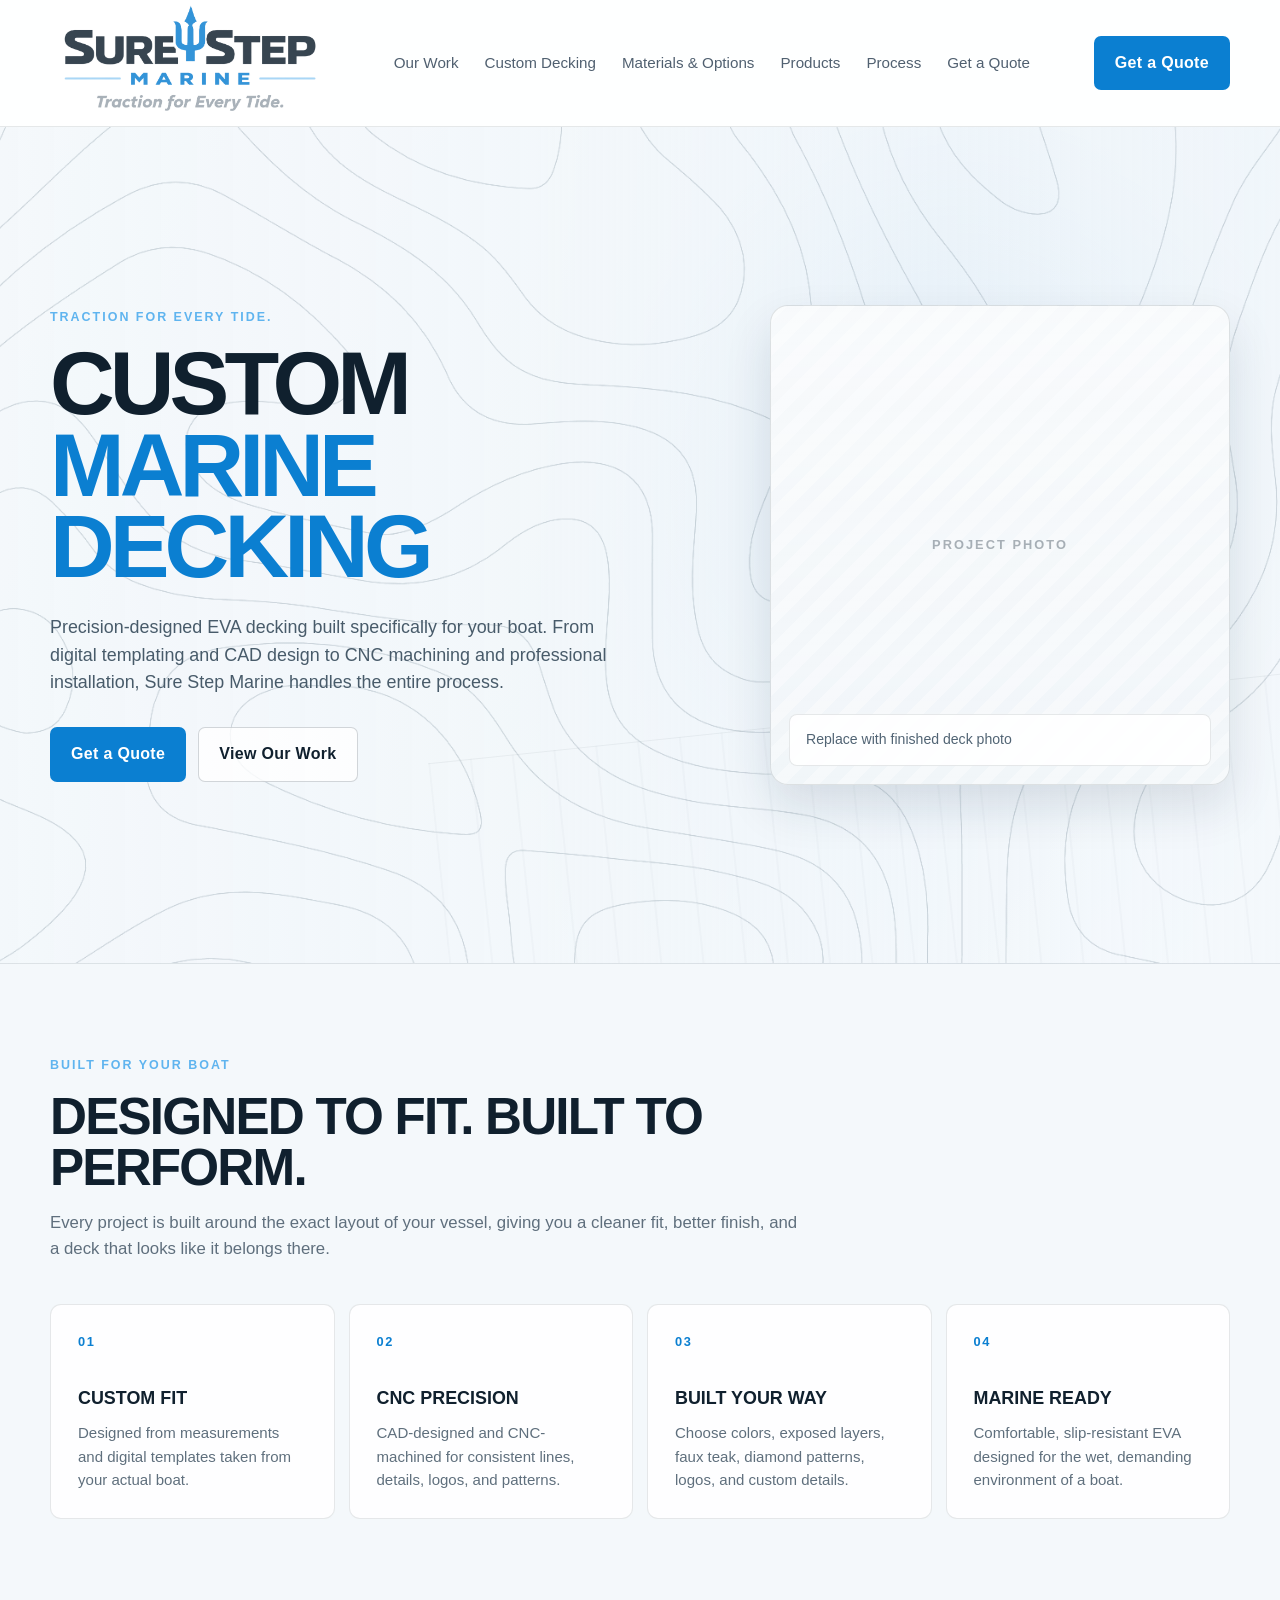
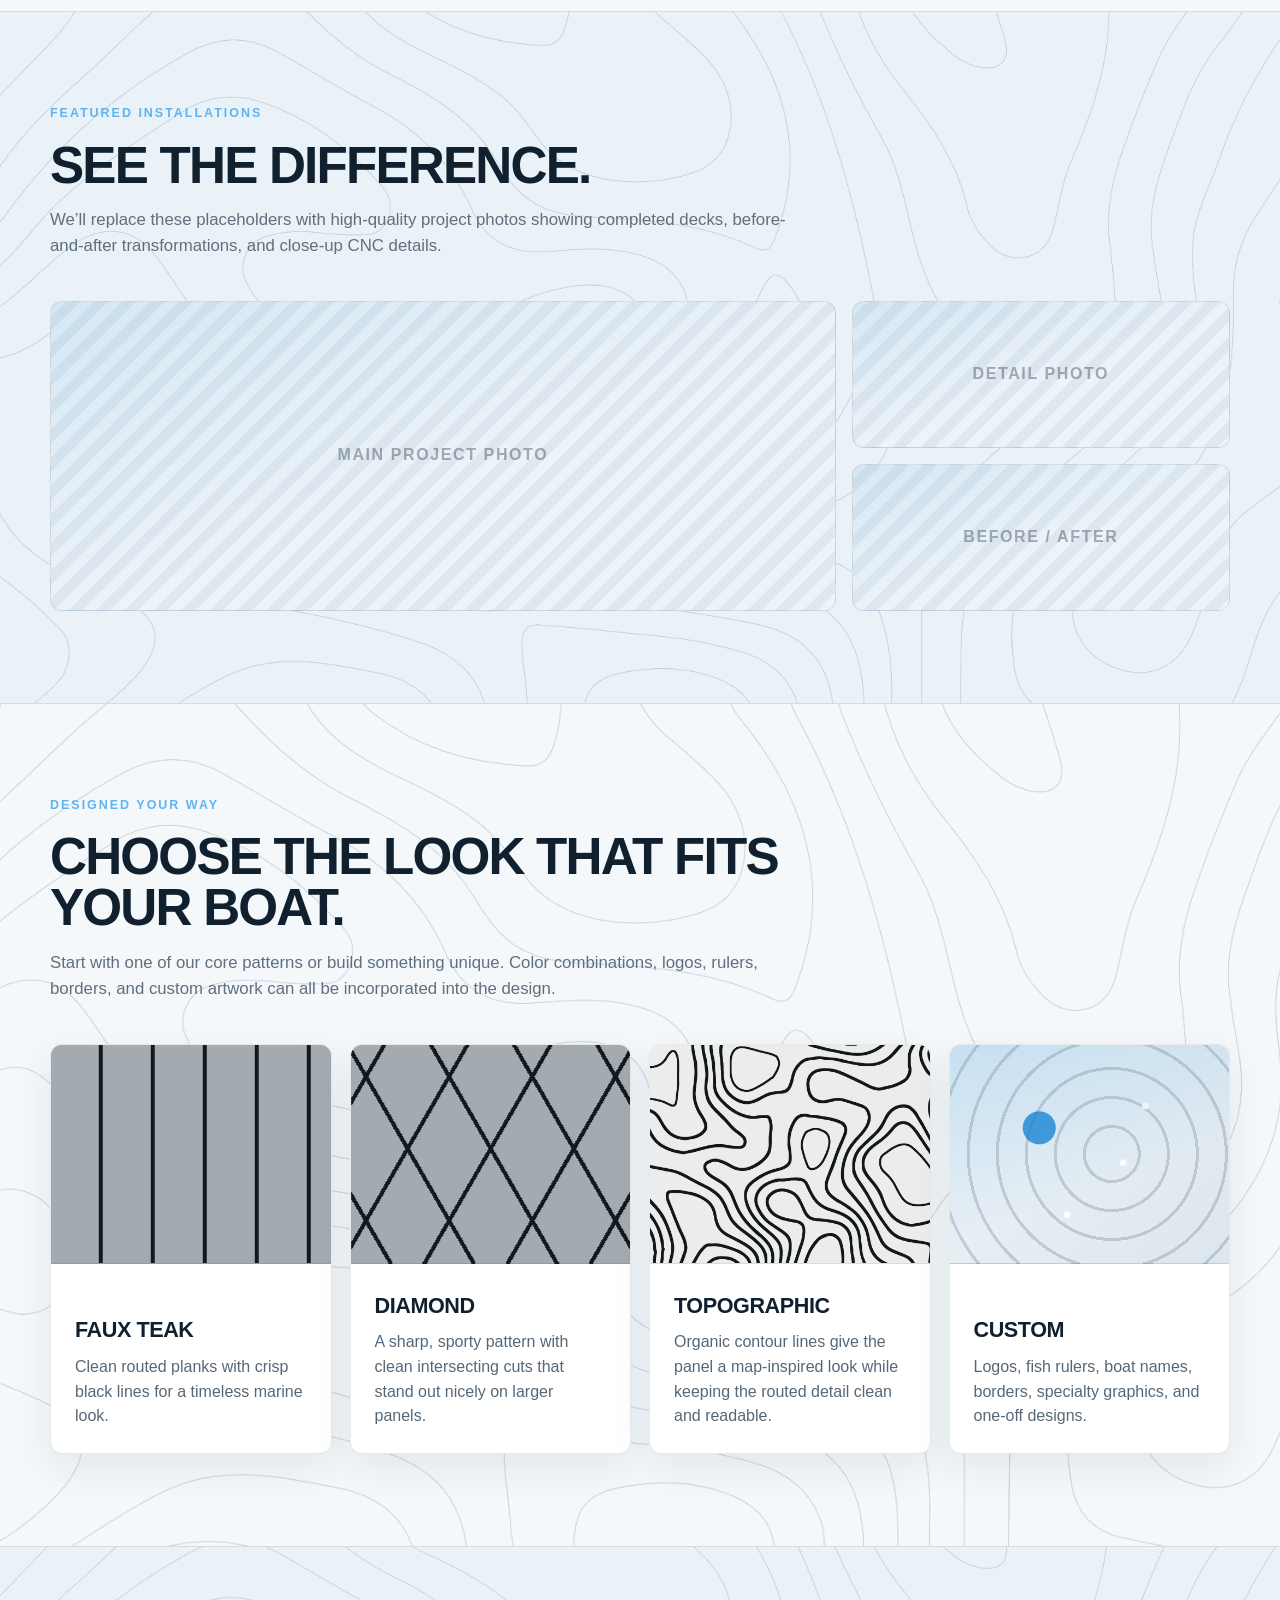
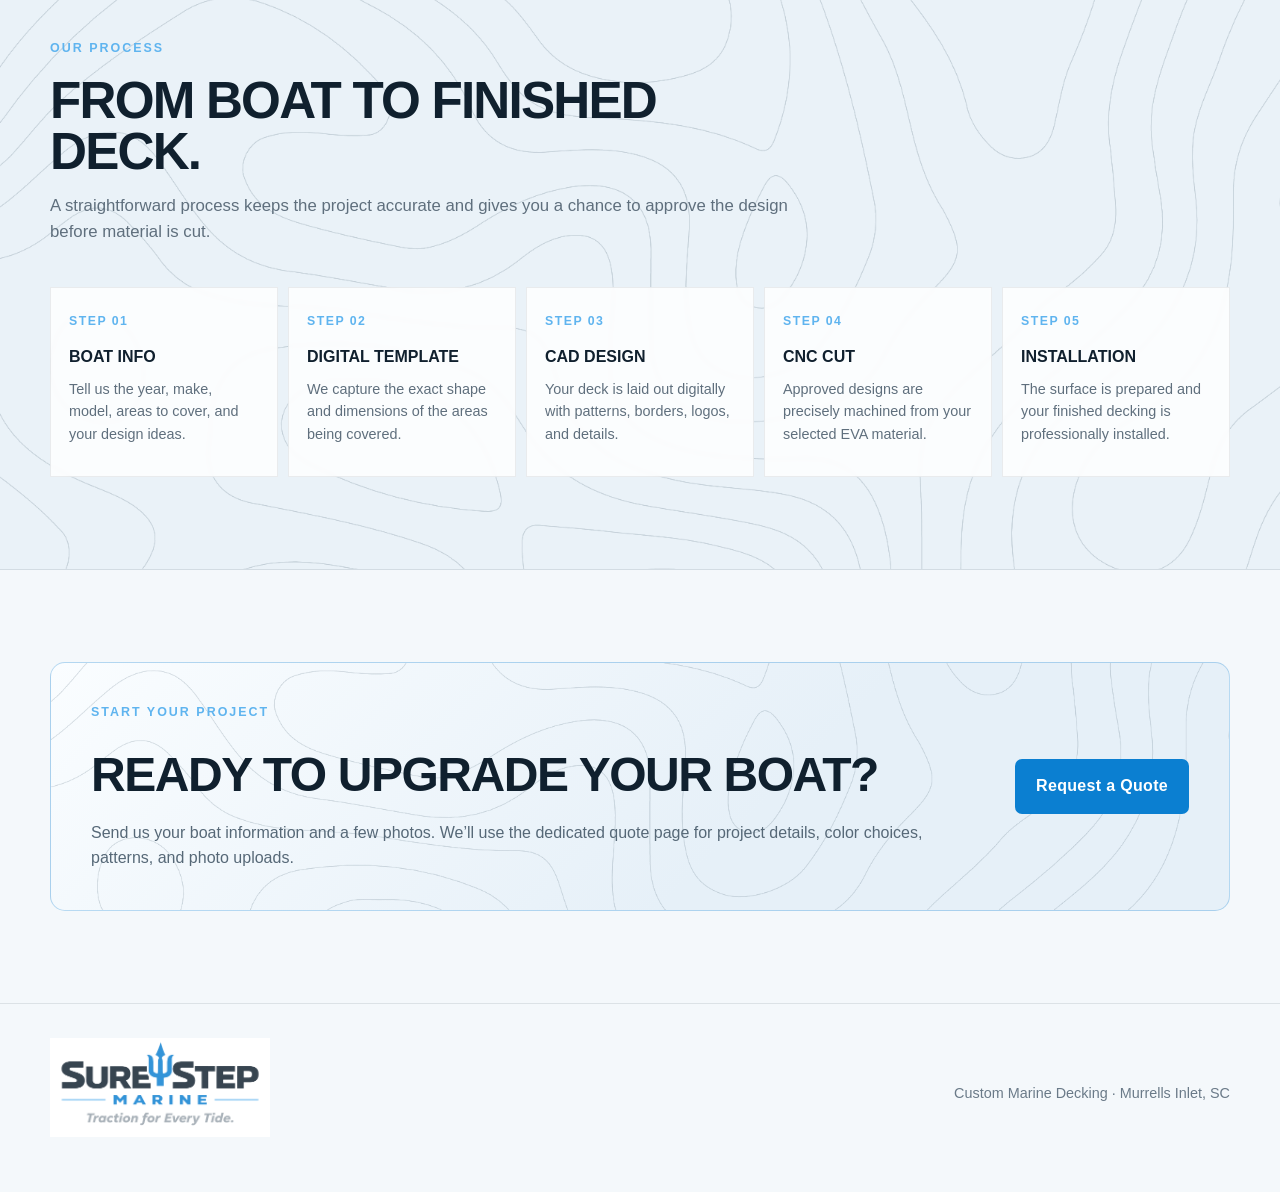
==== index.html @ 3b5a5856 "Unpack Sure Step Marine website" ====
<!DOCTYPE html>
<html lang="en">
<head>
  <meta charset="UTF-8" />
  <meta name="viewport" content="width=device-width, initial-scale=1.0" />
  <meta name="description" content="Sure Step Marine creates custom marine decking using digital templating, CAD design, CNC machining, and professional installation." />
  <title>Sure Step Marine | Custom Marine Decking</title>
  <style>
    :root {
      --bg: #f4f8fb;
      --panel: #ffffff;
      --panel-2: #edf3f8;
      --text: #10202e;
      --muted: #5f6f7d;
      --accent: #0b7fd1;
      --accent-2: #5fb4ef;
      --line: rgba(16,32,46,.10);
      --max: 1180px;
    }

    * { box-sizing: border-box; }
    html { scroll-behavior: smooth; }
    body {
      margin: 0;
      font-family: Arial, Helvetica, sans-serif;
      color: var(--text);
      background: var(--bg);
      line-height: 1.55;
    }
    a { color: inherit; text-decoration: none; }
    img { max-width: 100%; display: block; }
    .wrap { width: min(var(--max), calc(100% - 40px)); margin: 0 auto; }

    header {
      position: sticky;
      top: 0;
      z-index: 20;
      backdrop-filter: blur(14px);
      background: rgba(255,255,255,.9);
      border-bottom: 1px solid var(--line);
    }
    nav {
      min-height: 88px;
      display: flex;
      align-items: center;
      justify-content: space-between;
      gap: 28px;
    }
    .brand {
      display: flex;
      align-items: center;
      gap: 12px;
      white-space: nowrap;
    }
    .brand img {
      width: 280px;
      max-width: 100%;
      height: auto;
      display: block;
    }
    .nav-links { display: flex; align-items: center; gap: 26px; color: #506070; font-size: .95rem; }
    .nav-links a:hover { color: #10202e; }

    .btn {
      display: inline-flex;
      align-items: center;
      justify-content: center;
      padding: 14px 20px;
      border-radius: 7px;
      font-weight: 800;
      letter-spacing: .02em;
      border: 1px solid transparent;
      transition: .2s ease;
      cursor: pointer;
    }
    .btn-primary { background: var(--accent); color: white; }
    .btn-primary:hover { transform: translateY(-1px); background: var(--accent-2); }
    .btn-secondary { border-color: rgba(16,32,46,.18); background: rgba(255,255,255,.78); }
    .btn-secondary:hover { background: rgba(255,255,255,.98); }


    .topo-section {
      position: relative;
      overflow: hidden;
      isolation: isolate;
    }
    .topo-section > .wrap {
      position: relative;
      z-index: 2;
    }
    .topo-section:before {
      content: "";
      position: absolute;
      inset: 0;
      pointer-events: none;
      opacity: .88;
      background-image: url("[data-uri]");
      background-repeat: no-repeat;
      background-position: center;
      background-size: cover;
      z-index: 0;
    }

    .hero {
      min-height: 710px;
      display: grid;
      place-items: center;
      position: relative;
      overflow: hidden;
      border-bottom: 1px solid var(--line);
      background:
        linear-gradient(90deg, rgba(244,248,251,.98) 0%, rgba(244,248,251,.92) 42%, rgba(244,248,251,.70) 72%, rgba(244,248,251,.84) 100%),
        radial-gradient(circle at 75% 42%, rgba(11,127,209,.16), transparent 34%),
        linear-gradient(145deg, #eef5fb 0%, #ddebf7 55%, #f5faff 100%);
    }
    .hero:before {
      content: "";
      position: absolute;
      inset: 0;
      pointer-events: none;
      opacity: .88;
      background-image: url("[data-uri]");
      background-repeat: no-repeat;
      background-position: center;
      background-size: cover;
      z-index: 1;
    }
    .hero:after {
      content: "";
      position: absolute;
      inset: auto -10% -180px 35%;
      height: 430px;
      border-top: 1px solid rgba(16,32,46,.10);
      transform: rotate(-6deg);
      background: repeating-linear-gradient(90deg, rgba(16,32,46,.045) 0 2px, transparent 2px 42px);
      opacity: .5;
    }
    .hero-grid {
      position: relative;
      z-index: 2;
      display: grid;
      grid-template-columns: 1.05fr .95fr;
      align-items: center;
      gap: 70px;
      padding: 86px 0;
    }
    .eyebrow {
      color: var(--accent-2);
      font-weight: 800;
      letter-spacing: .16em;
      text-transform: uppercase;
      font-size: .78rem;
      margin-bottom: 16px;
    }
    h1 {
      margin: 0;
      max-width: 760px;
      font-size: clamp(3.2rem, 7vw, 6.8rem);
      line-height: .91;
      letter-spacing: -.055em;
      text-transform: uppercase;
    }
    h1 span { color: var(--accent); }
    .hero p {
      color: #485b6a;
      font-size: 1.12rem;
      max-width: 680px;
      margin: 26px 0 30px;
    }
    .hero-actions { display: flex; flex-wrap: wrap; gap: 12px; }
    .hero-card {
      justify-self: end;
      width: min(100%, 460px);
      min-height: 480px;
      border-radius: 18px;
      border: 1px solid rgba(16,32,46,.12);
      background:
        linear-gradient(180deg, rgba(255,255,255,.82), rgba(255,255,255,.65)),
        repeating-linear-gradient(135deg, #e5edf4 0 12px, #d7e4ee 12px 24px);
      box-shadow: 0 22px 48px rgba(18,43,68,.12);
      position: relative;
      overflow: hidden;
    }
    .hero-card:before {
      content: "PROJECT PHOTO";
      position: absolute;
      inset: 0;
      display: grid;
      place-items: center;
      font-weight: 900;
      letter-spacing: .16em;
      color: rgba(16,32,46,.34);
      font-size: .8rem;
    }
    .hero-card:after {
      content: "Replace with finished deck photo";
      position: absolute;
      left: 18px;
      right: 18px;
      bottom: 18px;
      padding: 14px 16px;
      background: rgba(255,255,255,.88);
      border: 1px solid rgba(16,32,46,.10);
      border-radius: 8px;
      font-size: .88rem;
      color: #516474;
    }

    section { padding: 92px 0; }
    .section-head { max-width: 750px; margin-bottom: 42px; }
    .section-head h2 {
      font-size: clamp(2rem, 4vw, 3.4rem);
      line-height: 1;
      letter-spacing: -.035em;
      margin: 0 0 16px;
      text-transform: uppercase;
    }
    .section-head p { margin: 0; color: var(--muted); font-size: 1.05rem; }

    .features {
      display: grid;
      grid-template-columns: repeat(4, 1fr);
      gap: 14px;
    }
    .feature {
      padding: 27px;
      min-height: 205px;
      border: 1px solid var(--line);
      background: rgba(255,255,255,.86);
      backdrop-filter: blur(2px);
      border-radius: 11px;
    }
    .num { color: var(--accent); font-weight: 900; font-size: .8rem; letter-spacing: .12em; }
    .feature h3 { margin: 34px 0 8px; font-size: 1.12rem; text-transform: uppercase; }
    .feature p { color: var(--muted); margin: 0; font-size: .94rem; }

    .dark-section { background: #eaf2f8; border-block: 1px solid var(--line); }
    .gallery {
      display: grid;
      grid-template-columns: 1.35fr .65fr;
      gap: 16px;
    }
    .photo {
      min-height: 310px;
      border: 1px solid var(--line);
      border-radius: 12px;
      background:
        linear-gradient(160deg, rgba(11,127,209,.10), transparent 55%),
        repeating-linear-gradient(135deg, #edf3f8 0 10px, #dfe8f0 10px 20px);
      display: grid;
      place-items: center;
      color: rgba(16,32,46,.35);
      font-weight: 900;
      letter-spacing: .1em;
      text-align: center;
    }
    .gallery-side { display: grid; gap: 16px; }
    .gallery-side .photo { min-height: 147px; }

    .patterns {
      display: grid;
      grid-template-columns: repeat(4, 1fr);
      gap: 18px;
    }
    .pattern-card {
      min-height: 360px;
      padding: 244px 24px 24px;
      border: 1px solid var(--line);
      border-radius: 12px;
      display: flex;
      flex-direction: column;
      justify-content: flex-end;
      overflow: hidden;
      position: relative;
      background: #ffffff;
      box-shadow: 0 14px 38px rgba(16,32,46,.08);
    }
    .pattern-card:before {
      content: "";
      position: absolute;
      top: 0;
      left: 0;
      right: 0;
      height: 218px;
      opacity: 1;
      border-bottom: 1px solid var(--line);
      background-color: #dfe3e6;
      background-position: center;
      background-repeat: repeat;
      background-size: cover;
    }
    .pattern-card.teak:before {
      background-color: #a3aab0;
      background-image: url("[data-uri]");
      background-repeat: repeat-x;
      background-position: left top;
      background-size: 52px 100%;
    }
    .pattern-card.diamond:before {
      background-color: #a3aab0;
      background-image:
        repeating-linear-gradient(60deg,
          transparent 0 32px,
          #11181e 32px 36px,
          transparent 36px 72px),
        repeating-linear-gradient(-60deg,
          transparent 0 32px,
          #11181e 32px 36px,
          transparent 36px 72px);
    }
    .pattern-card.topographic:before {
      background-color: #eef3f7;
      background-image: url("[data-uri]");
      background-repeat: no-repeat;
      background-position: center;
      background-size: cover;
    }
    .pattern-card.custom:before {
      background:
        linear-gradient(160deg, rgba(11,127,209,.18), rgba(11,127,209,0) 62%),
        radial-gradient(circle at 32% 38%, rgba(11,127,209,.75) 0 16px, transparent 17px),
        radial-gradient(circle at 70% 28%, rgba(255,255,255,.9) 0 3px, transparent 4px),
        radial-gradient(circle at 62% 54%, rgba(255,255,255,.9) 0 3px, transparent 4px),
        radial-gradient(circle at 42% 78%, rgba(255,255,255,.9) 0 3px, transparent 4px),
        repeating-radial-gradient(circle at 58% 50%, transparent 0 26px, rgba(17,24,30,.16) 26px 29px),
        linear-gradient(135deg, #eff5f9, #dce6ee);
    }
    .pattern-card > * { position: relative; z-index: 1; }
    .pattern-card h3 { margin: 0; font-size: 1.35rem; text-transform: uppercase; letter-spacing: -.02em; }
    .pattern-card p { color: #566877; margin: 8px 0 0; }

    .process {
      display: grid;
      grid-template-columns: repeat(5, 1fr);
      gap: 10px;
      counter-reset: step;
    }
    .step {
      position: relative;
      padding: 24px 18px;
      border-top: 2px solid var(--accent);
      background: rgba(255,255,255,.82);
      border: 1px solid rgba(16,32,46,.08);
      backdrop-filter: blur(2px);
      min-height: 190px;
    }
    .step strong { display: block; font-size: 1rem; text-transform: uppercase; margin: 14px 0 8px; }
    .step p { margin: 0; color: var(--muted); font-size: .9rem; }
    .step-no { font-size: .77rem; letter-spacing: .12em; color: var(--accent-2); font-weight: 900; }

    .quote {
      position: relative;
      overflow: hidden;
      padding: 40px;
      background: linear-gradient(135deg, #fafdff, #e6f0f8 60%);
      border: 1px solid rgba(11,127,209,.28);
      border-radius: 15px;
      display: grid;
      grid-template-columns: 1fr auto;
      align-items: center;
      gap: 30px;
    }
    .quote h2 { margin: 0 0 8px; text-transform: uppercase; font-size: clamp(2rem, 4vw, 3rem); letter-spacing: -.03em; }
    .quote p { margin: 0; color: #566877; }
    .quote:before {
      content: "";
      position: absolute;
      inset: 0;
      pointer-events: none;
      opacity: .82;
      background-image: url("[data-uri]");
      background-repeat: no-repeat;
      background-position: center;
      background-size: cover;
    }
    .quote > * { position: relative; z-index: 1; }

    footer {
      border-top: 1px solid var(--line);
      padding: 34px 0 45px;
      color: #6a7a88;
      font-size: .9rem;
    }
    .footer-row { display: flex; justify-content: space-between; gap: 30px; align-items: center; }

    @media (max-width: 1180px) {
      .patterns { grid-template-columns: repeat(2, 1fr); }
    }
    @media (max-width: 900px) {
      .nav-links { display: none; }
      .hero { min-height: auto; }
      .hero-grid { grid-template-columns: 1fr; gap: 42px; padding: 70px 0; }
      .hero-card { justify-self: stretch; width: 100%; min-height: 390px; }
      .features { grid-template-columns: repeat(2, 1fr); }
      .gallery { grid-template-columns: 1fr; }
      .gallery-side { grid-template-columns: 1fr 1fr; }
      .patterns { grid-template-columns: 1fr; }
      .process { grid-template-columns: repeat(2, 1fr); }
      .quote { grid-template-columns: 1fr; }
    }
    @media (max-width: 560px) {
      .wrap { width: min(var(--max), calc(100% - 28px)); }
      .brand img { width: 200px; }
      .nav-cta { padding: 10px 12px; font-size: .82rem; }
      h1 { font-size: 3.25rem; }
      .features { grid-template-columns: 1fr; }
      .gallery-side { grid-template-columns: 1fr; }
      .process { grid-template-columns: 1fr; }
      section { padding: 72px 0; }
      .quote { padding: 28px; }
      .footer-row { align-items: flex-start; flex-direction: column; }
    }
  </style>
</head>
<body>
  <header>
    <div class="wrap">
      <nav>
        <a class="brand" href="#top" aria-label="Sure Step Marine home">
          <img src="[data-uri]" alt="Sure Step Marine logo">
        </a>
        <div class="nav-links">
          <a href="#work">Our Work</a>
          <a href="custom-decking.html">Custom Decking</a>
          <a href="materials-options.html">Materials & Options</a>
          <a href="products.html">Products</a>
          <a href="process.html">Process</a>
          <a href="quote.html">Get a Quote</a>
        </div>
        <a class="btn btn-primary nav-cta" href="quote.html">Get a Quote</a>
      </nav>
    </div>
  </header>

  <main id="top">
    <section class="hero">
      <div class="wrap hero-grid">
        <div>
          <div class="eyebrow">Traction for Every Tide.</div>
          <h1>Custom <span>Marine Decking</span></h1>
          <p>Precision-designed EVA decking built specifically for your boat. From digital templating and CAD design to CNC machining and professional installation, Sure Step Marine handles the entire process.</p>
          <div class="hero-actions">
            <a class="btn btn-primary" href="quote.html">Get a Quote</a>
            <a class="btn btn-secondary" href="#work">View Our Work</a>
          </div>
        </div>
        <div class="hero-card" aria-label="Finished Sure Step Marine project photo placeholder"></div>
      </div>
    </section>

    <section>
      <div class="wrap">
        <div class="section-head">
          <div class="eyebrow">Built for your boat</div>
          <h2>Designed to fit. Built to perform.</h2>
          <p>Every project is built around the exact layout of your vessel, giving you a cleaner fit, better finish, and a deck that looks like it belongs there.</p>
        </div>
        <div class="features">
          <article class="feature">
            <div class="num">01</div>
            <h3>Custom Fit</h3>
            <p>Designed from measurements and digital templates taken from your actual boat.</p>
          </article>
          <article class="feature">
            <div class="num">02</div>
            <h3>CNC Precision</h3>
            <p>CAD-designed and CNC-machined for consistent lines, details, logos, and patterns.</p>
          </article>
          <article class="feature">
            <div class="num">03</div>
            <h3>Built Your Way</h3>
            <p>Choose colors, exposed layers, faux teak, diamond patterns, logos, and custom details.</p>
          </article>
          <article class="feature">
            <div class="num">04</div>
            <h3>Marine Ready</h3>
            <p>Comfortable, slip-resistant EVA designed for the wet, demanding environment of a boat.</p>
          </article>
        </div>
      </div>
    </section>

    <section class="dark-section topo-section" id="work">
      <div class="wrap">
        <div class="section-head">
          <div class="eyebrow">Featured installations</div>
          <h2>See the difference.</h2>
          <p>We’ll replace these placeholders with high-quality project photos showing completed decks, before-and-after transformations, and close-up CNC details.</p>
        </div>
        <div class="gallery">
          <div class="photo">MAIN PROJECT PHOTO</div>
          <div class="gallery-side">
            <div class="photo">DETAIL PHOTO</div>
            <div class="photo">BEFORE / AFTER</div>
          </div>
        </div>
      </div>
    </section>

    <section class="topo-section" id="decking">
      <div class="wrap">
        <div class="section-head">
          <div class="eyebrow">Designed your way</div>
          <h2>Choose the look that fits your boat.</h2>
          <p>Start with one of our core patterns or build something unique. Color combinations, logos, rulers, borders, and custom artwork can all be incorporated into the design.</p>
        </div>
        <div class="patterns">
          <article class="pattern-card teak">
            <h3>Faux Teak</h3>
            <p>Clean routed planks with crisp black lines for a timeless marine look.</p>
          </article>
          <article class="pattern-card diamond">
            <h3>Diamond</h3>
            <p>A sharp, sporty pattern with clean intersecting cuts that stand out nicely on larger panels.</p>
          </article>
          <article class="pattern-card topographic">
            <h3>Topographic</h3>
            <p>Organic contour lines give the panel a map-inspired look while keeping the routed detail clean and readable.</p>
          </article>
          <article class="pattern-card custom">
            <h3>Custom</h3>
            <p>Logos, fish rulers, boat names, borders, specialty graphics, and one-off designs.</p>
          </article>
        </div>
      </div>
    </section>

    <section class="dark-section topo-section" id="process">
      <div class="wrap">
        <div class="section-head">
          <div class="eyebrow">Our process</div>
          <h2>From boat to finished deck.</h2>
          <p>A straightforward process keeps the project accurate and gives you a chance to approve the design before material is cut.</p>
        </div>
        <div class="process">
          <article class="step"><div class="step-no">STEP 01</div><strong>Boat Info</strong><p>Tell us the year, make, model, areas to cover, and your design ideas.</p></article>
          <article class="step"><div class="step-no">STEP 02</div><strong>Digital Template</strong><p>We capture the exact shape and dimensions of the areas being covered.</p></article>
          <article class="step"><div class="step-no">STEP 03</div><strong>CAD Design</strong><p>Your deck is laid out digitally with patterns, borders, logos, and details.</p></article>
          <article class="step"><div class="step-no">STEP 04</div><strong>CNC Cut</strong><p>Approved designs are precisely machined from your selected EVA material.</p></article>
          <article class="step"><div class="step-no">STEP 05</div><strong>Installation</strong><p>The surface is prepared and your finished decking is professionally installed.</p></article>
        </div>
      </div>
    </section>

    <section id="quote">
      <div class="wrap">
        <div class="quote">
          <div>
            <div class="eyebrow">Start your project</div>
            <h2>Ready to upgrade your boat?</h2>
            <p>Send us your boat information and a few photos. We’ll use the dedicated quote page for project details, color choices, patterns, and photo uploads.</p>
          </div>
          <a class="btn btn-primary" href="quote.html">Request a Quote</a>
        </div>
      </div>
    </section>
  </main>

  <footer>
    <div class="wrap footer-row">
      <div><img src="[data-uri]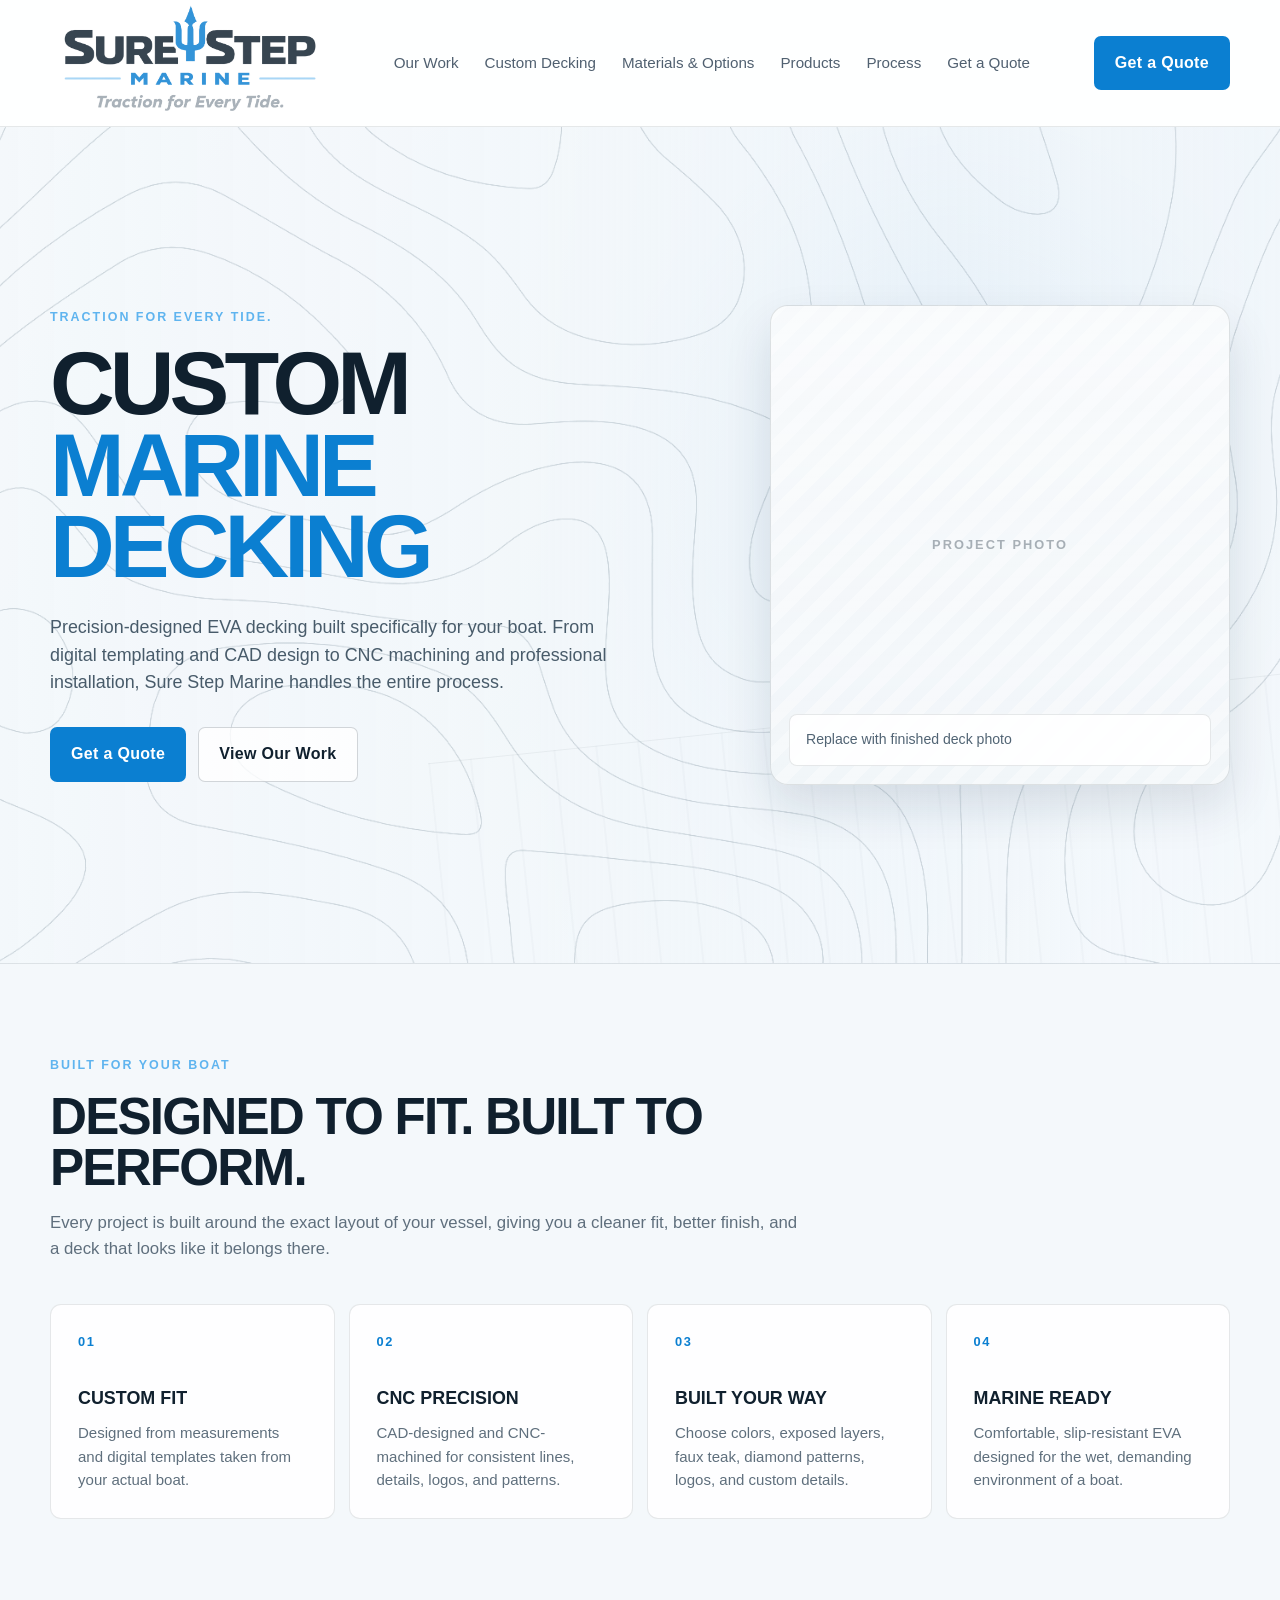
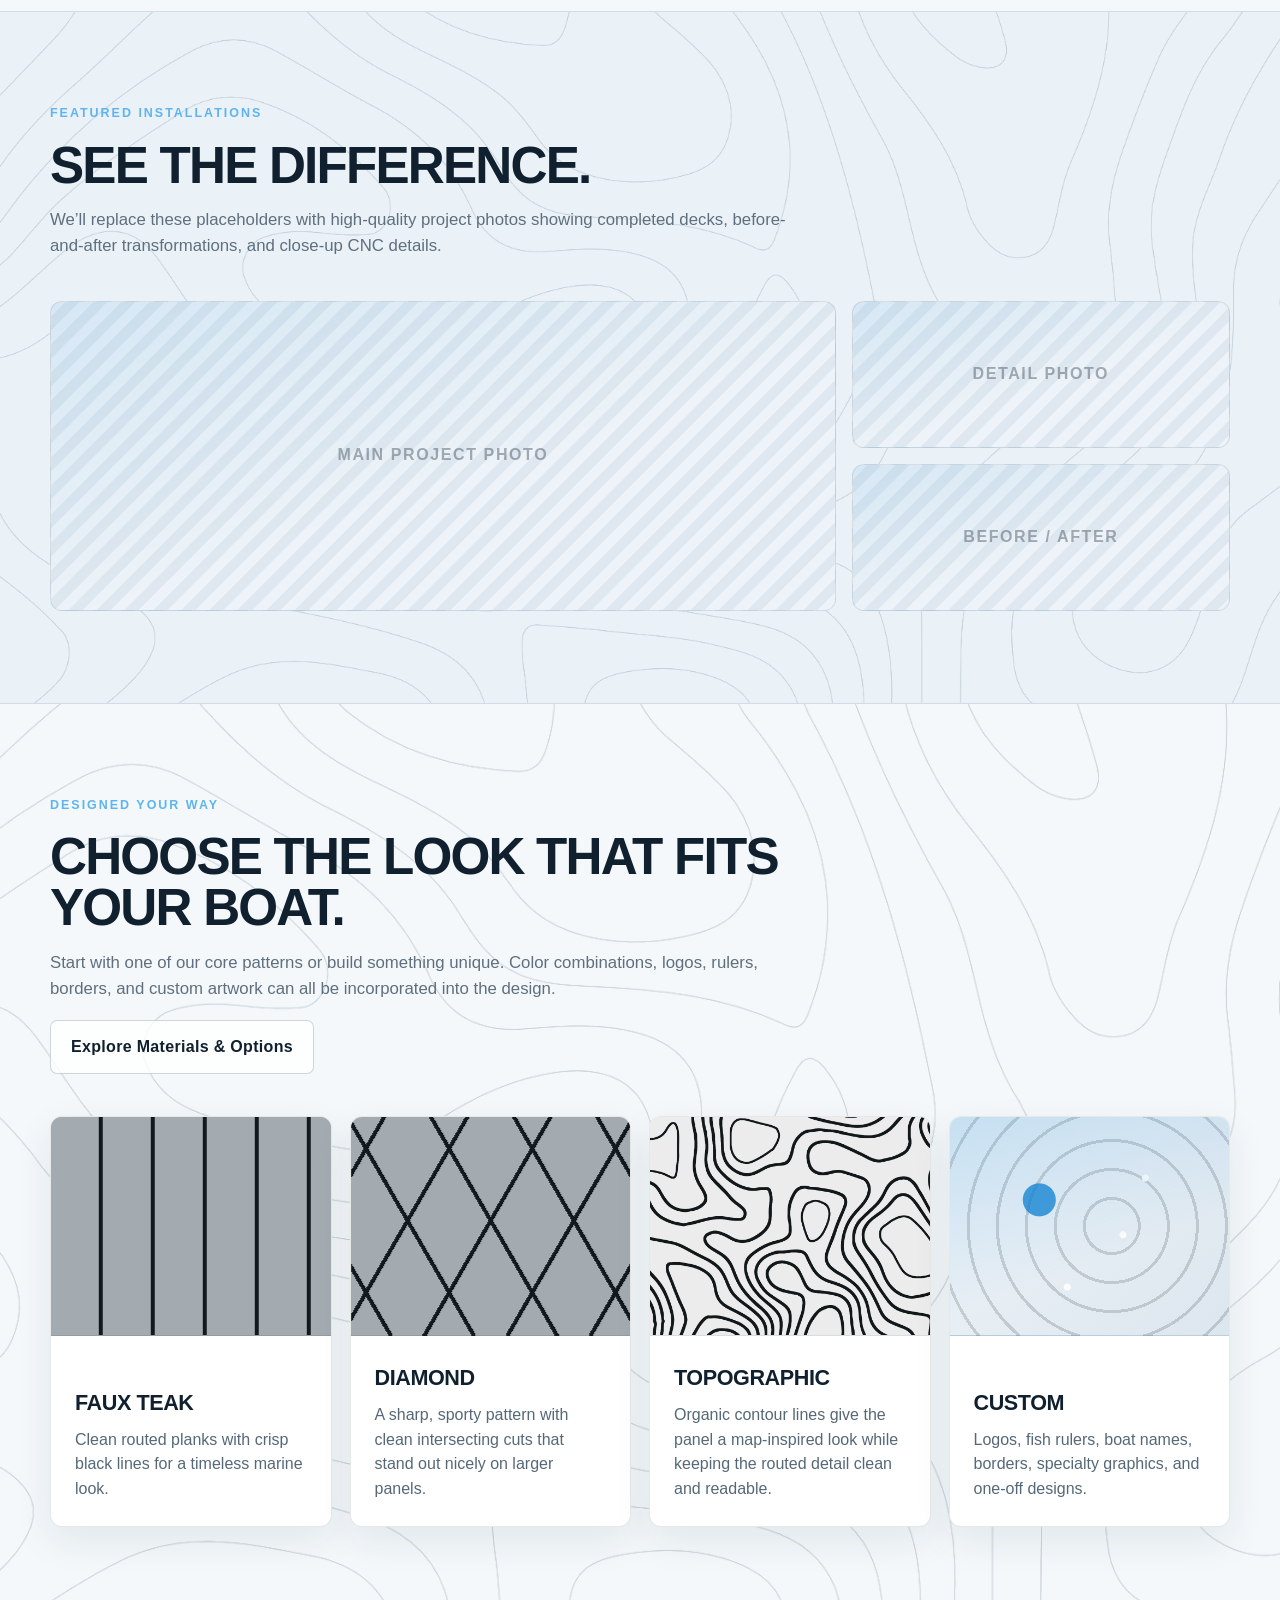
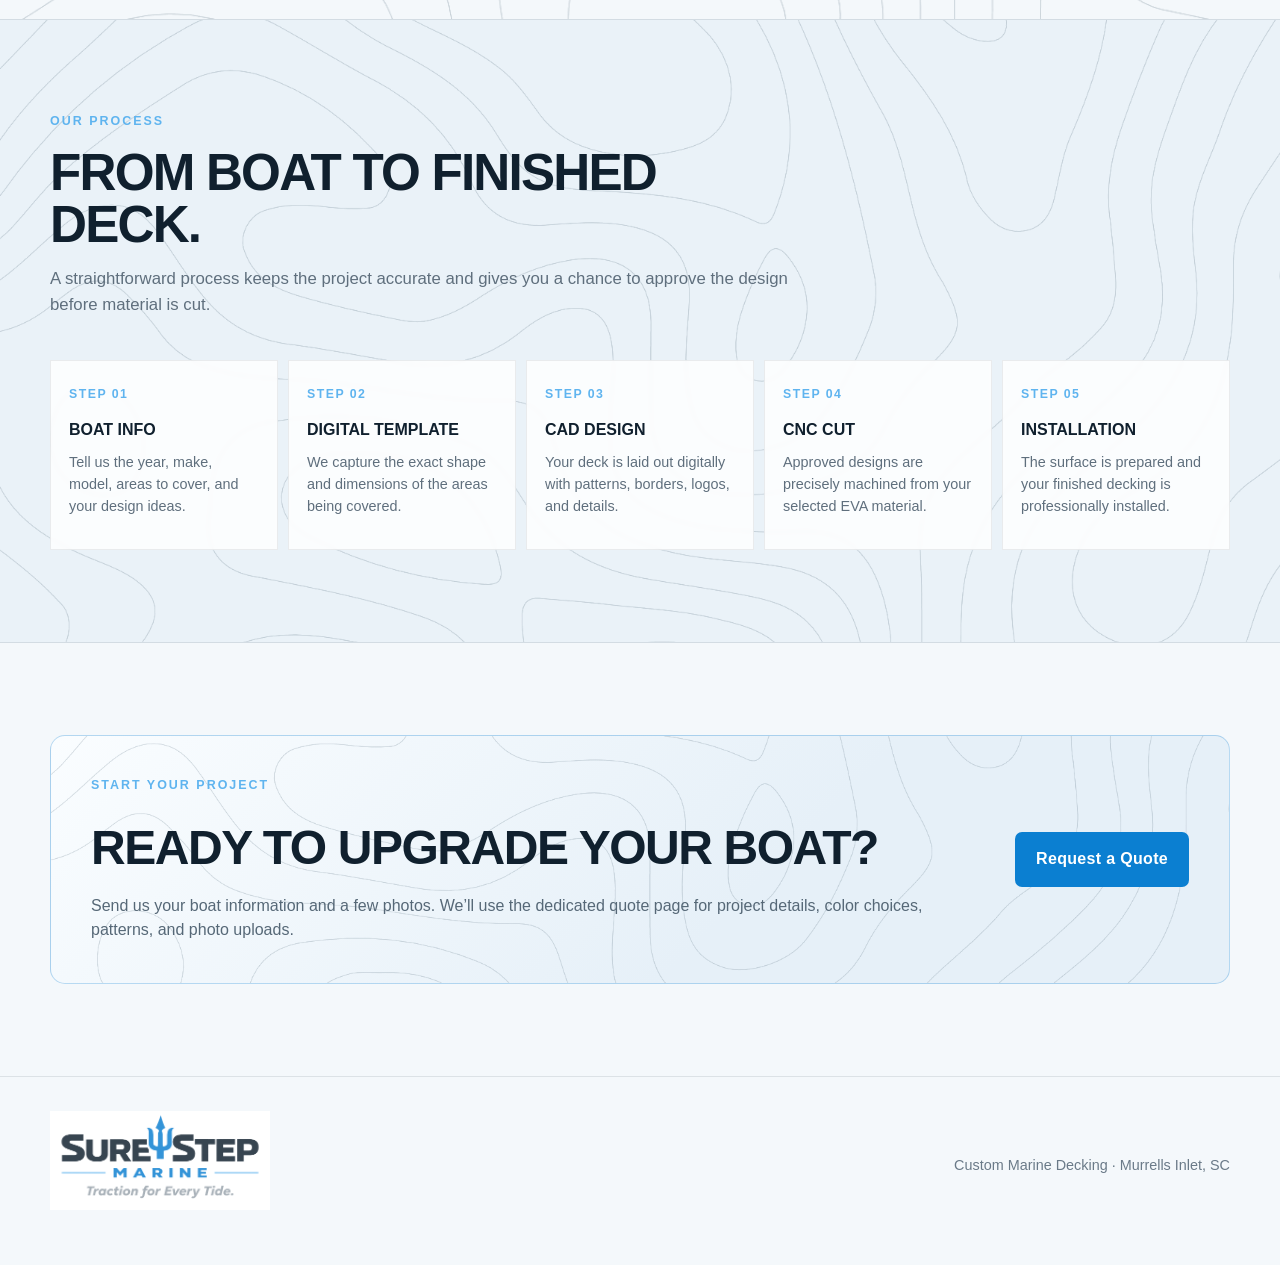
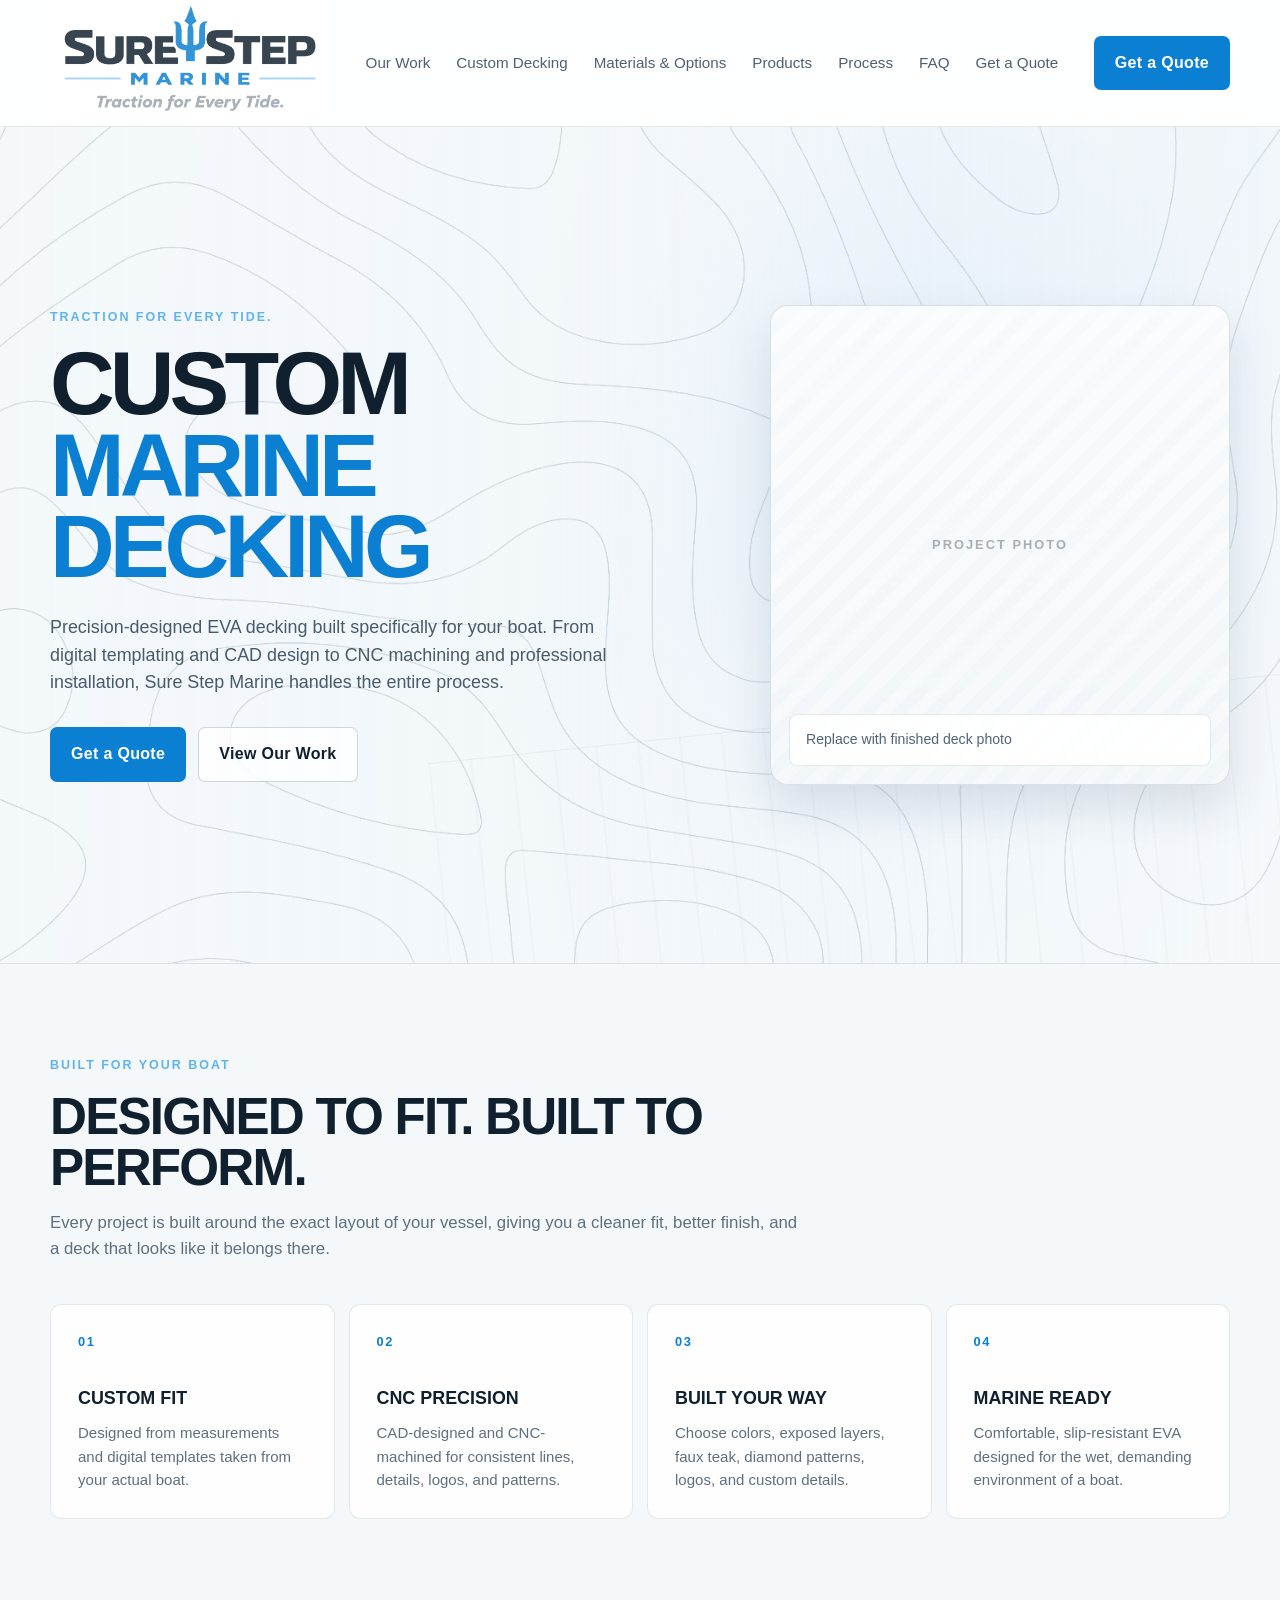
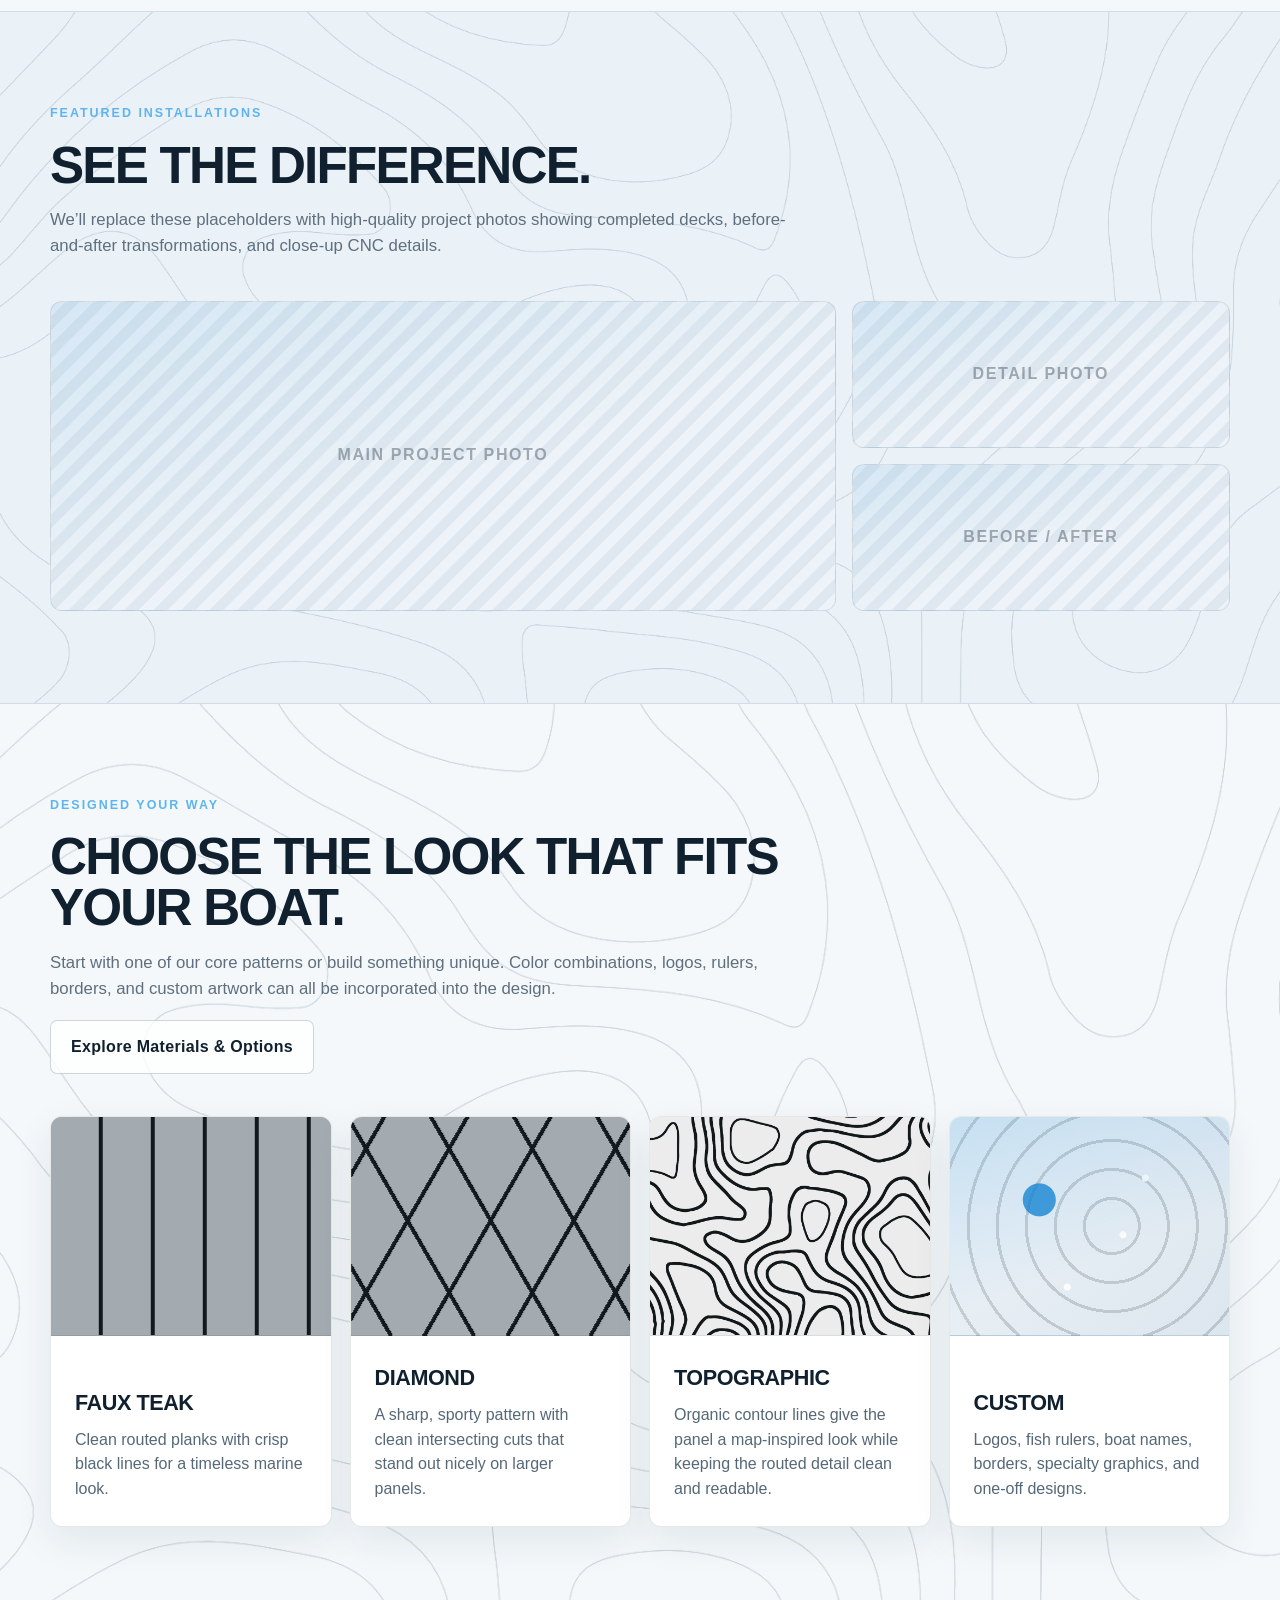
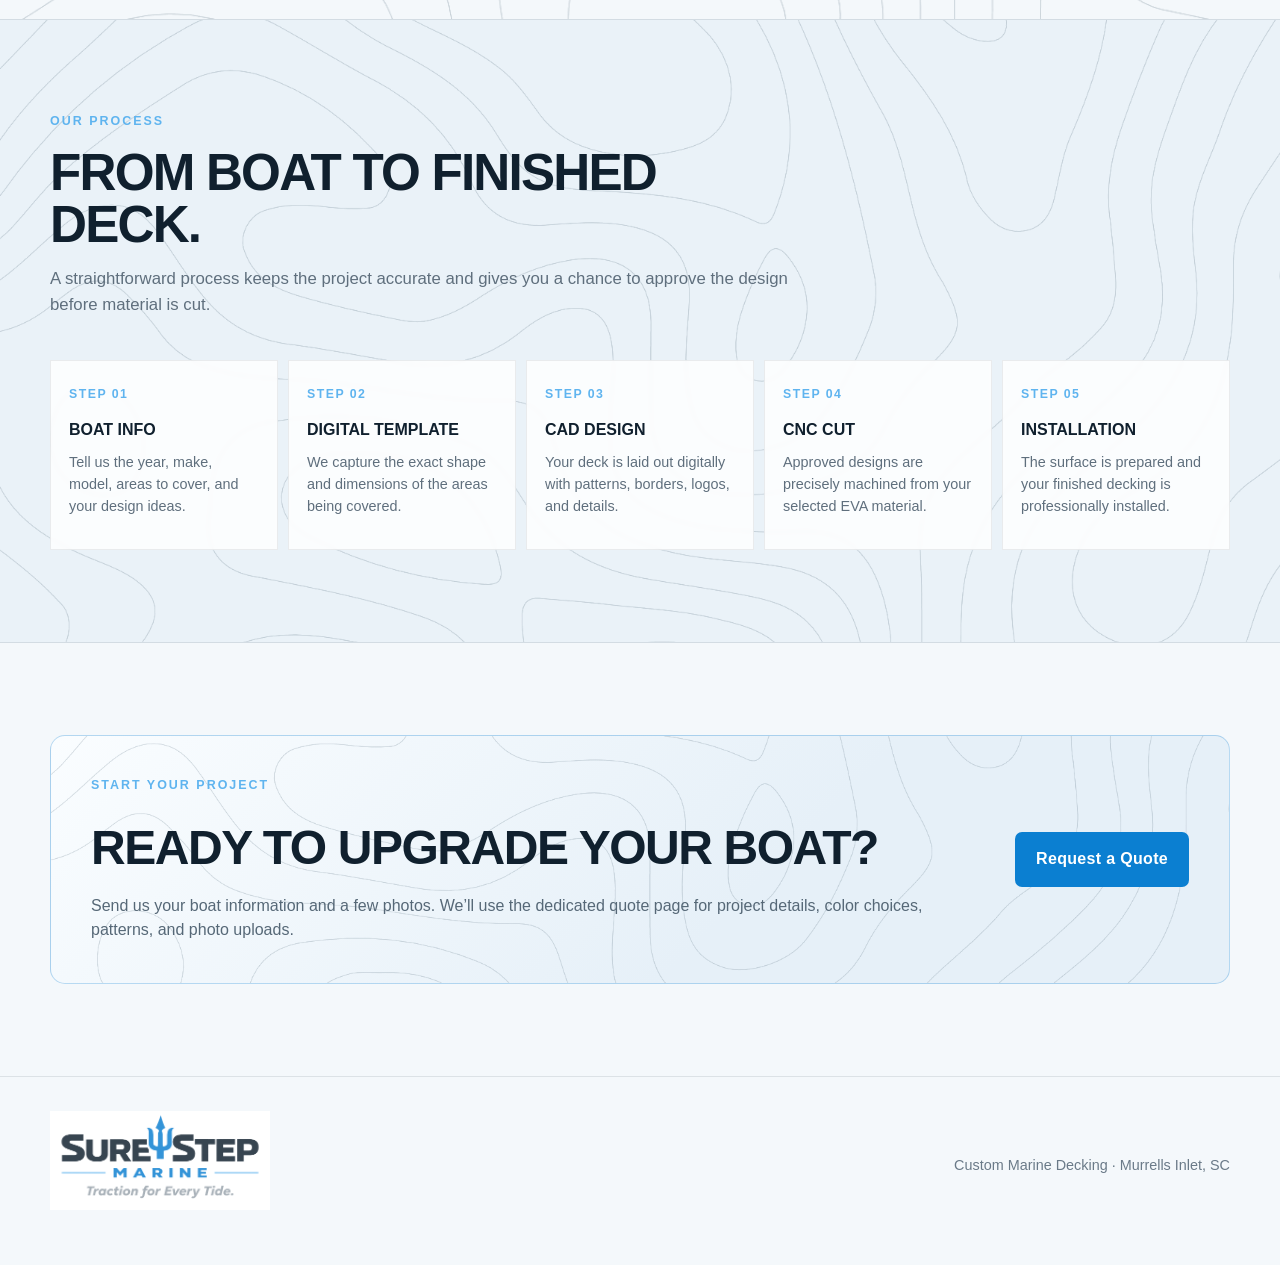
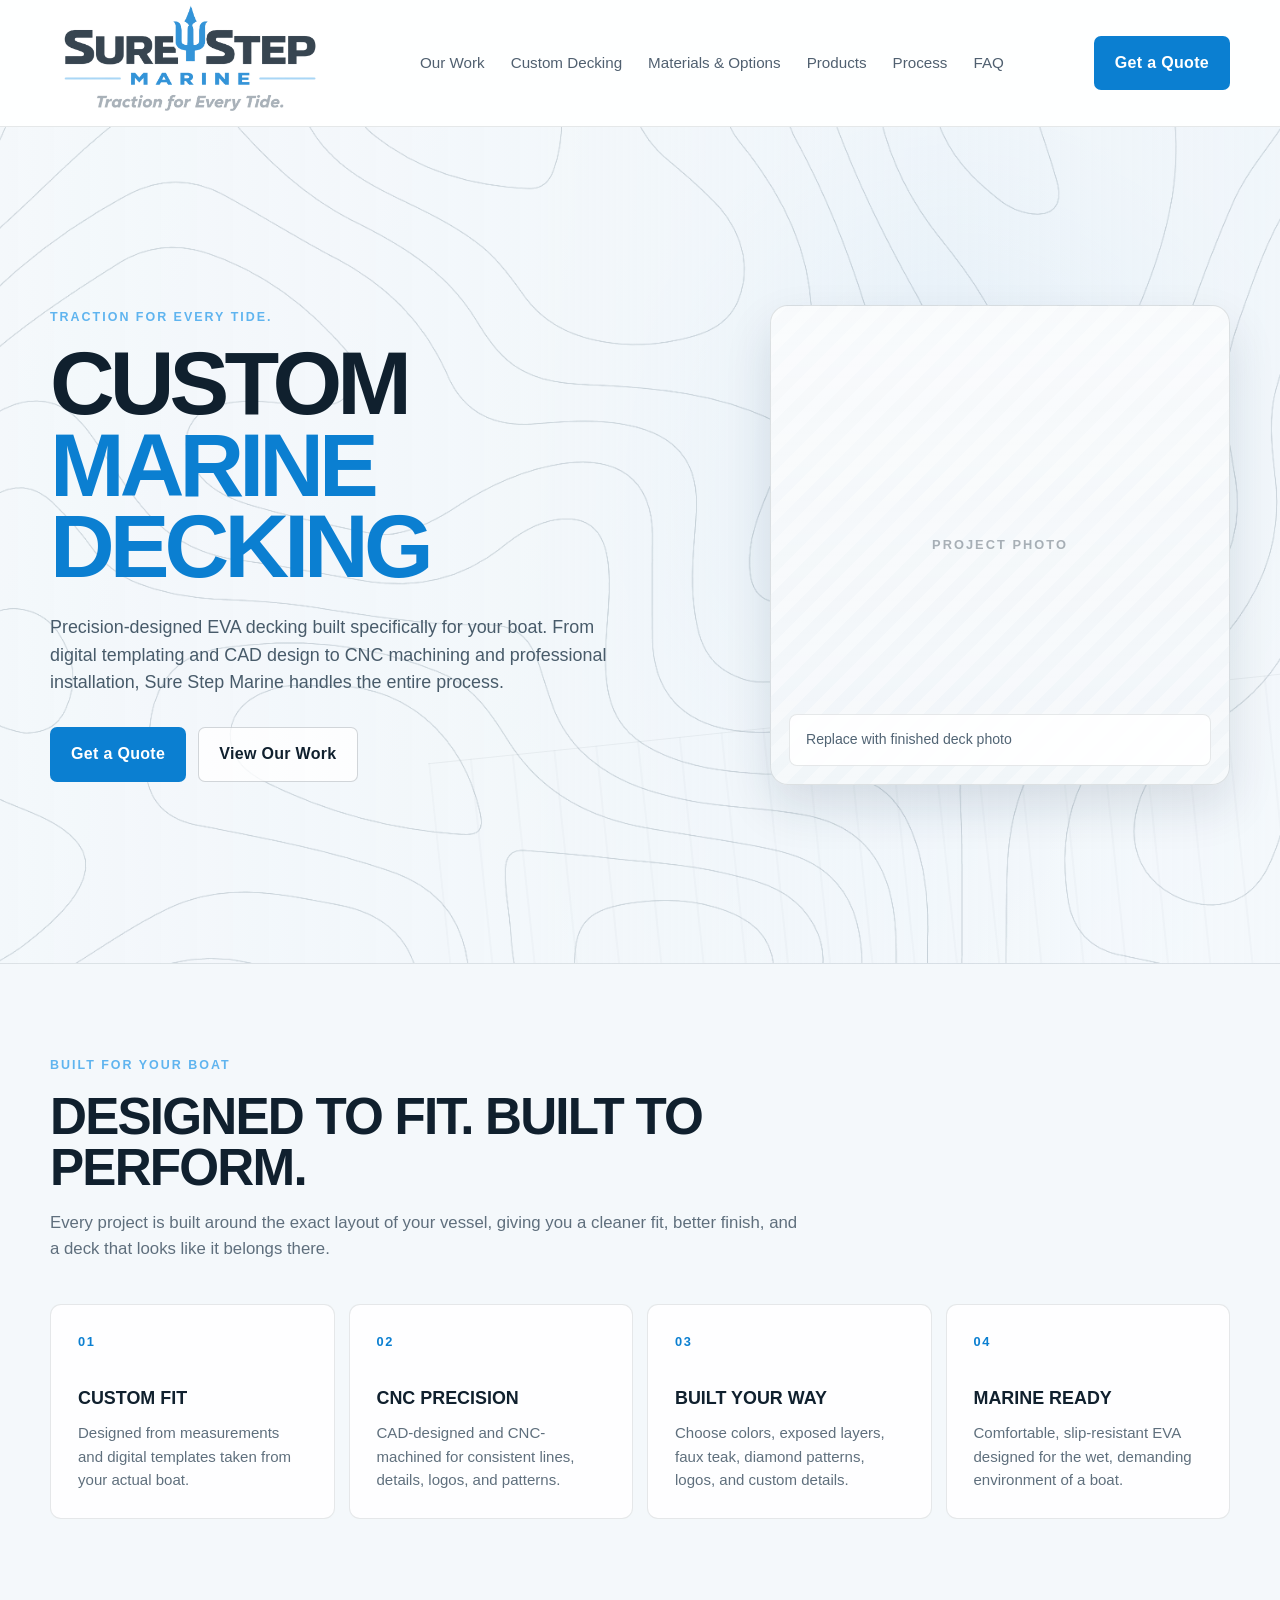
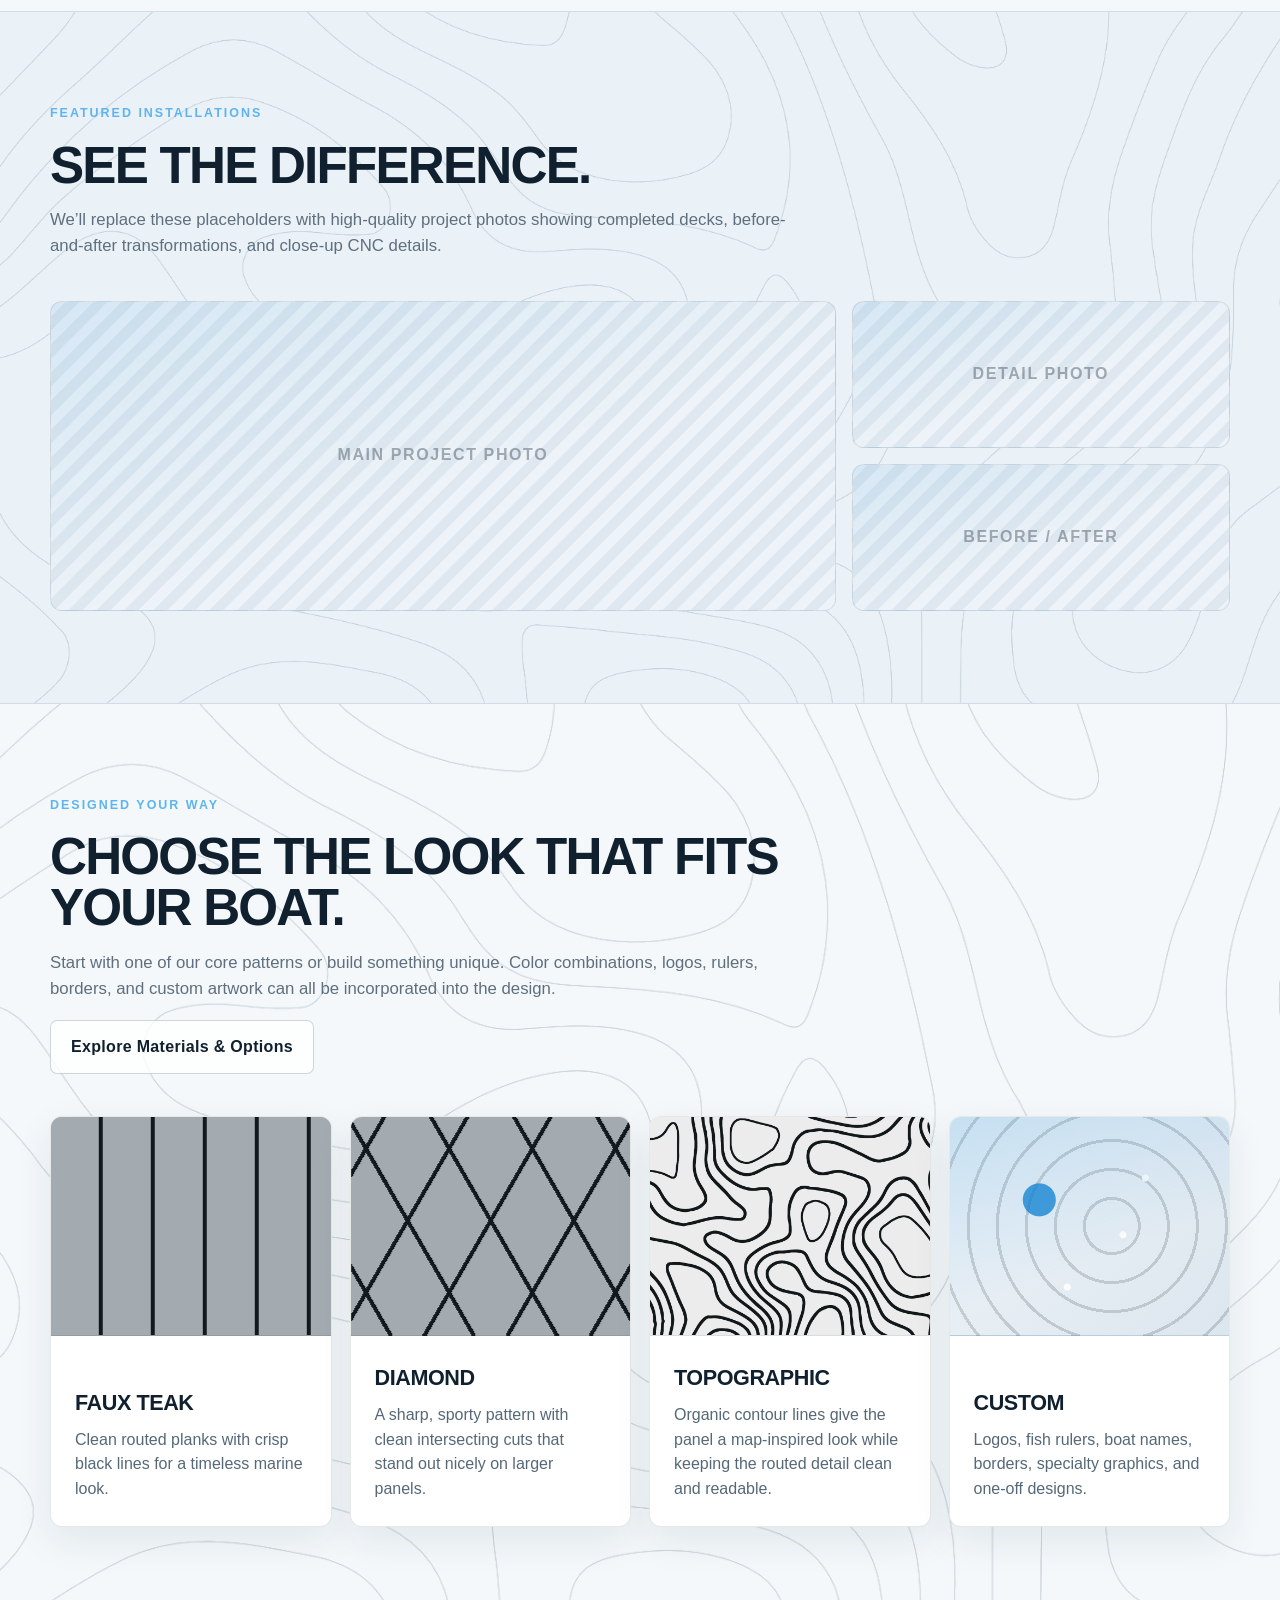
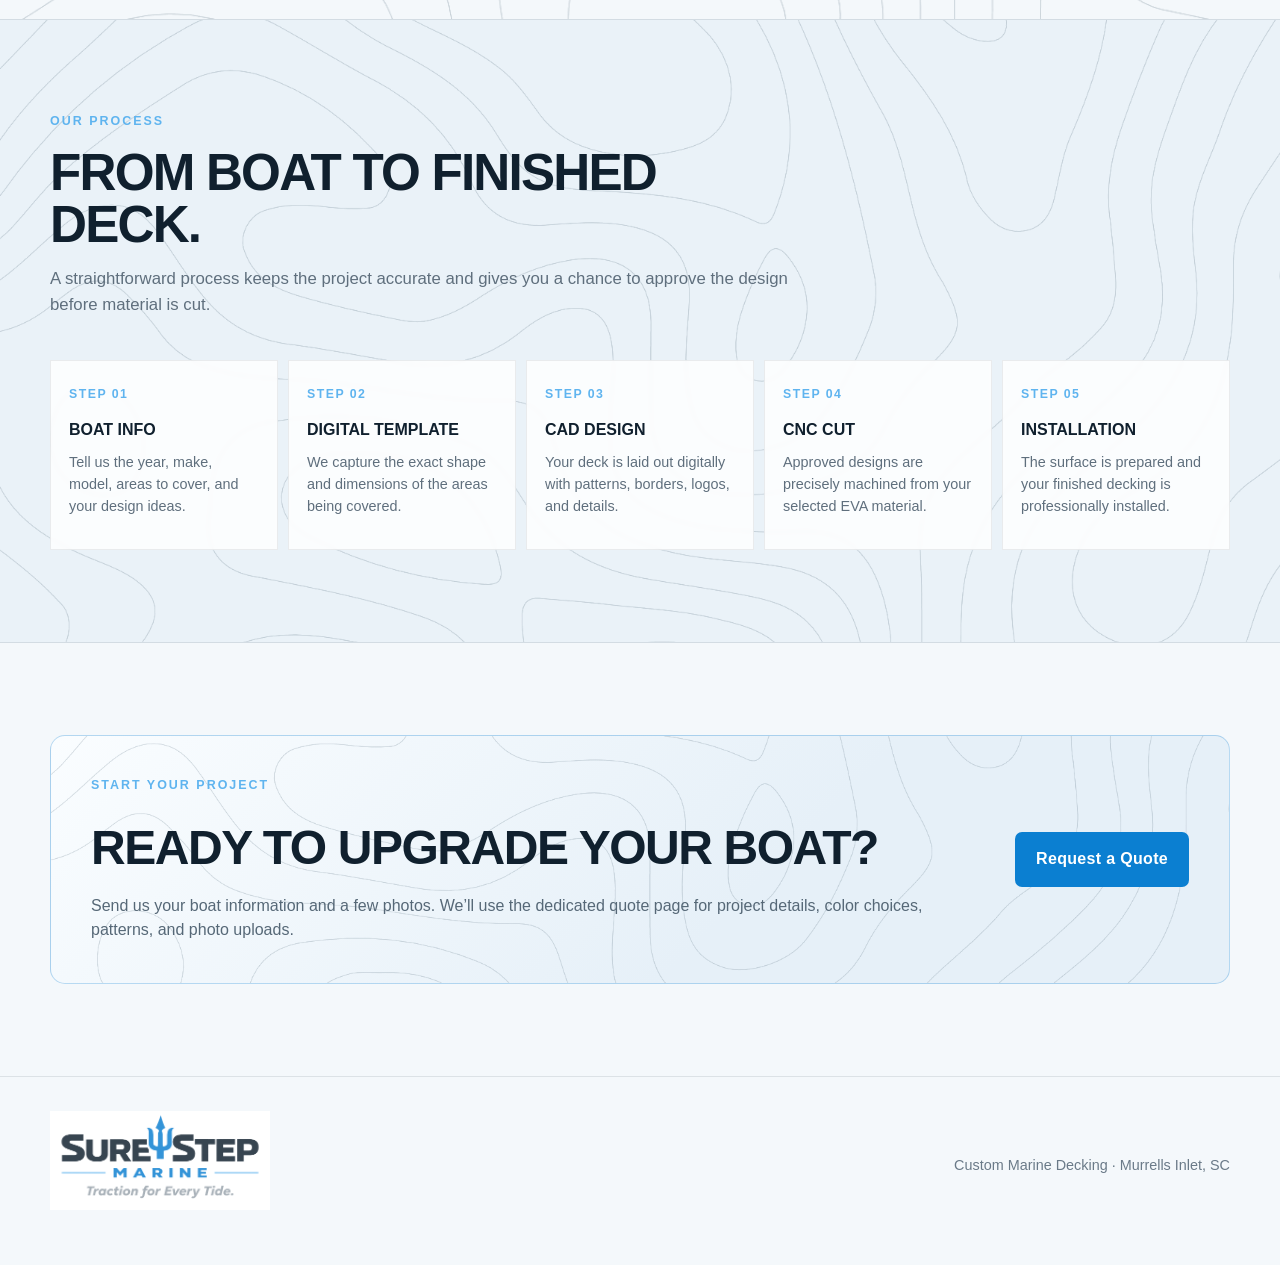
